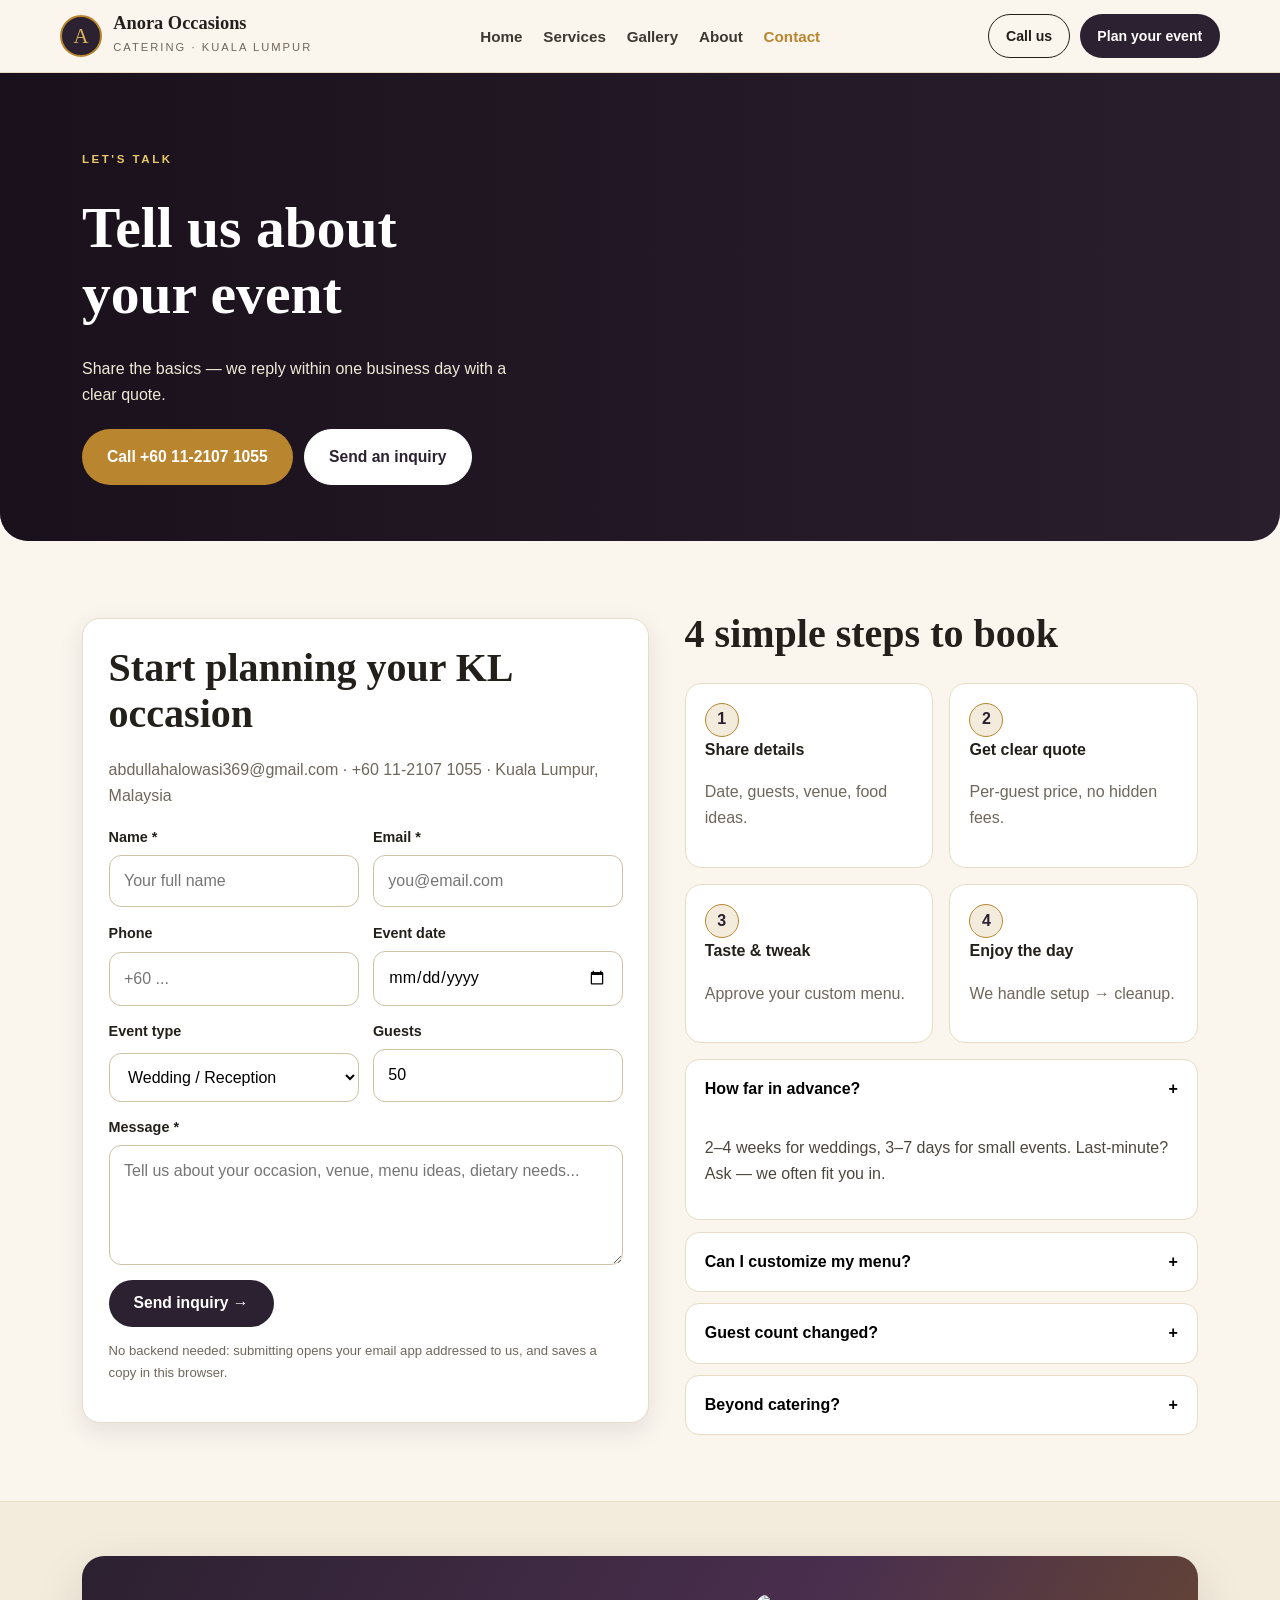
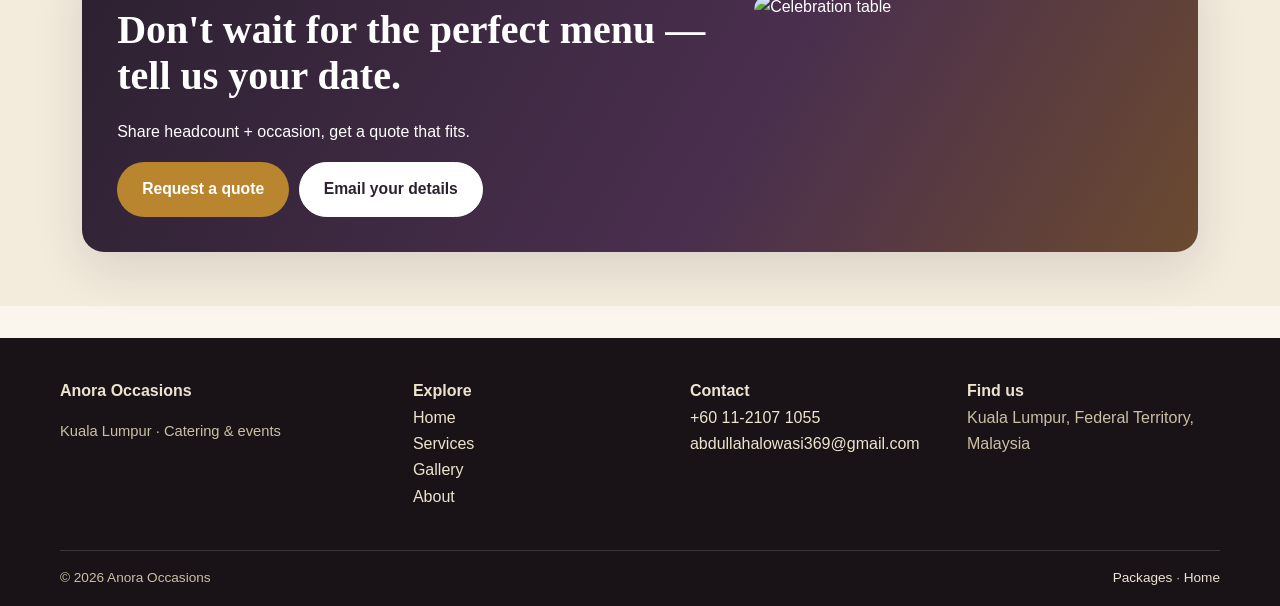
==== contact.html @ 4746d6f7 "Add files via upload" ====
<!doctype html>
<html lang="en">
<head>
<meta charset="utf-8"><meta name="viewport" content="width=device-width,initial-scale=1">
<title>Contact — Anora Occasions</title>
<meta name="description" content="Book catering in Kuala Lumpur. Send an inquiry, get a fast quote, and lock your date.">
<link rel="stylesheet" href="assets/css/style.css">
<link rel="icon" href="data:image/svg+xml,<svg xmlns='http://www.w3.org/2000/svg' viewBox='0 0 100 100'><circle cx='50' cy='50' r='46' fill='%232C2130'/><text x='50' y='66' font-size='52' text-anchor='middle' fill='%23D9B45B' font-family='Georgia'>A</text></svg>">
</head>
<body>
<header class="site-header"><div class="wrap nav">
<a class="brand" href="index.html"><span class="brand-mark">A</span><span><b>Anora Occasions</b><small>Catering · Kuala Lumpur</small></span></a>
<nav class="nav-links" id="navLinks"><a href="index.html">Home</a><a href="services.html">Services</a><a href="gallery.html">Gallery</a><a href="about.html">About</a><a href="contact.html">Contact</a></nav>
<div class="nav-cta"><a class="btn btn-ghost btn-sm" href="tel:+601121071055">Call us</a><a class="btn btn-dark btn-sm" href="contact.html">Plan your event</a><button class="burger" id="burger">☰</button></div>
</div></header>

<div class="hero"><div class="hero-bg" style="background-image:url('https://images.unsplash.com/photo-1511578314322-379afb476865?auto=format&fit=crop&w=1600&q=80')"></div>
<div class="hero-inner"><span class="eyebrow" style="color:#E9C96A">Let's talk</span>
<h1>Tell us about your event</h1><p>Share the basics — we reply within one business day with a clear quote.</p>
<div class="hero-actions"><a class="btn btn-gold" href="tel:+601121071055">Call +60 11-2107 1055</a><a class="btn btn-light" href="#contact-form">Send an inquiry</a></div></div></div>

<section id="contact-form"><div class="wrap split">
<div class="card card-pad">
<h2 style="margin-top:0">Start planning your KL occasion</h2>
<p class="muted">abdullahalowasi369@gmail.com · +60 11-2107 1055 · Kuala Lumpur, Malaysia</p>
<div class="success" id="formSuccess"></div>
<form id="inquiryForm" novalidate>
<div class="form-row"><div class="field"><label for="fName">Name *</label><input id="fName" autocomplete="name" placeholder="Your full name"></div>
<div class="field"><label for="fEmail">Email *</label><input id="fEmail" type="email" autocomplete="email" placeholder="you@email.com"></div></div>
<div class="form-row"><div class="field"><label for="fPhone">Phone</label><input id="fPhone" type="tel" autocomplete="tel" placeholder="+60 ..."></div>
<div class="field"><label for="fDate">Event date</label><input id="fDate" type="date"></div></div>
<div class="form-row"><div class="field"><label for="fEvent">Event type</label><select id="fEvent"><option>Wedding / Reception</option><option>Corporate lunch / dinner</option><option>Birthday / family gathering</option><option>Casual Gathering inquiry</option><option>Celebration inquiry</option><option>Grand Affair inquiry</option><option>Other</option></select></div>
<div class="field"><label for="fGuests">Guests</label><input id="fGuests" type="number" min="10" max="500" value="50"></div></div>
<div class="field"><label for="fMsg">Message *</label><textarea id="fMsg" placeholder="Tell us about your occasion, venue, menu ideas, dietary needs..."></textarea></div>
<p class="muted" id="formNote" style="font-size:.88rem"></p>
<button class="btn btn-dark" type="submit">Send inquiry →</button>
</form>
<p class="muted" style="font-size:.82rem;margin-top:.8rem">No backend needed: submitting opens your email app addressed to us, and saves a copy in this browser.</p>
</div>
<div>
<h2>4 simple steps to book</h2>
<div class="steps" style="grid-template-columns:1fr 1fr">
<div class="step"><div class="n">1</div><b>Share details</b><p class="muted">Date, guests, venue, food ideas.</p></div>
<div class="step"><div class="n">2</div><b>Get clear quote</b><p class="muted">Per-guest price, no hidden fees.</p></div>
<div class="step"><div class="n">3</div><b>Taste &amp; tweak</b><p class="muted">Approve your custom menu.</p></div>
<div class="step"><div class="n">4</div><b>Enjoy the day</b><p class="muted">We handle setup → cleanup.</p></div>
</div>
<div style="margin-top:1rem">
<div class="faq open"><button>How far in advance? <span>+</span></button><div class="a"><p>2–4 weeks for weddings, 3–7 days for small events. Last-minute? Ask — we often fit you in.</p></div></div>
<div class="faq"><button>Can I customize my menu? <span>+</span></button><div class="a"><p>Yes — swap any dish, add stations, request vegetarian/vegan. Use the <a href="services.html#builder">menu builder</a> first.</p></div></div>
<div class="faq"><button>Guest count changed? <span>+</span></button><div class="a"><p>Adjust free of charge up to 72 hours before. Portions and crew scale with you.</p></div></div>
<div class="faq"><button>Beyond catering? <span>+</span></button><div class="a"><p>Table styling, basic florals, service staff, and venue coordination across KL.</p></div></div>
</div>
</div>
</div></section>

<section style="background:var(--cream-2);border-top:1px solid var(--line)"><div class="wrap">
<div class="cta-band"><div><h2>Don't wait for the perfect menu — tell us your date.</h2><p>Share headcount + occasion, get a quote that fits.</p>
<div style="display:flex;gap:.6rem;flex-wrap:wrap"><a class="btn btn-gold" href="tel:+601121071055">Request a quote</a><a class="btn btn-light" href="mailto:abdullahalowasi369@gmail.com">Email your details</a></div></div>
<img src="https://images.unsplash.com/photo-1530103862676-de8c9debad1d?auto=format&fit=crop&w=900&q=80" alt="Celebration table"></div>
</div></section>

<footer><div class="wrap foot">
<div><b>Anora Occasions</b><p style="color:#CBBFA6;font-size:.92rem">Kuala Lumpur · Catering &amp; events</p></div>
<div><b>Explore</b><br><a href="index.html">Home</a><br><a href="services.html">Services</a><br><a href="gallery.html">Gallery</a><br><a href="about.html">About</a></div>
<div><b>Contact</b><br><a href="tel:+601121071055">+60 11-2107 1055</a><br><a href="mailto:abdullahalowasi369@gmail.com">abdullahalowasi369@gmail.com</a></div>
<div><b>Find us</b><br><span style="color:#CBBFA6">Kuala Lumpur, Federal Territory, Malaysia</span></div>
</div><div class="wrap foot-bottom"><span>© <span data-year></span> Anora Occasions</span><span><a href="services.html">Packages</a> · <a href="index.html">Home</a></span></div></footer>
<script src="assets/js/main.js"></script>
</body></html>
---- assets/css/style.css ----
/* Anora Occasions — Catering & Event Services, Kuala Lumpur
   Static, no-build, GitHub Pages ready. */
:root{
  --cream:#FAF6EE; --cream-2:#F3EBDC; --ink:#23201B; --muted:#6F675C;
  --gold:#B9862F; --gold-2:#D9B45B; --plum:#2C2130; --plum-2:#3D2C42;
  --card:#FFFFFF; --line:#E7DCC6; --green:#2F6B4F; --radius:18px;
  --shadow:0 18px 50px rgba(44,33,48,.12); --shadow-sm:0 8px 24px rgba(44,33,48,.10);
  --font-head:Georgia,"Playfair Display","Times New Roman",serif;
  --font-body:-apple-system,BlinkMacSystemFont,"Segoe UI",Inter,Roboto,"Helvetica Neue",Arial,sans-serif;
}
*{box-sizing:border-box}
html{scroll-behavior:smooth}
body{margin:0;font-family:var(--font-body);background:var(--cream);color:var(--ink);line-height:1.65;-webkit-font-smoothing:antialiased}
img{max-width:100%;display:block}
a{color:inherit}
.wrap{max-width:1160px;margin:0 auto;padding:0 22px}
.eyebrow{letter-spacing:.22em;font-size:.72rem;font-weight:700;color:var(--gold);text-transform:uppercase}
h1,h2,h3{font-family:var(--font-head);line-height:1.15;margin:.4em 0 .5em;font-weight:600}
h1{font-size:clamp(2.1rem,4.6vw,3.6rem)}
h2{font-size:clamp(1.6rem,3.2vw,2.5rem)}
.lead{font-size:1.1rem;color:#4a443c;max-width:62ch}
.muted{color:var(--muted)}
.btn{display:inline-flex;align-items:center;gap:.5rem;padding:.85rem 1.5rem;border-radius:999px;border:1px solid transparent;
  font-weight:700;text-decoration:none;cursor:pointer;transition:.2s;font-size:.98rem}
.btn-dark{background:var(--plum);color:#fff}
.btn-dark:hover{background:var(--plum-2);transform:translateY(-1px)}
.btn-gold{background:var(--gold);color:#fff}
.btn-gold:hover{filter:brightness(1.06);transform:translateY(-1px)}
.btn-ghost{background:transparent;border-color:var(--ink);color:var(--ink)}
.btn-ghost:hover{background:var(--ink);color:#fff}
.btn-light{background:#fff;color:var(--plum);border-color:#fff}
.btn-sm{padding:.6rem 1.05rem;font-size:.88rem}
/* Header */
.site-header{position:sticky;top:0;z-index:50;background:rgba(250,246,238,.92);backdrop-filter:blur(10px);border-bottom:1px solid var(--line)}
.nav{display:flex;align-items:center;justify-content:space-between;padding:.8rem 0;gap:1rem}
.brand{display:flex;align-items:center;gap:.7rem;text-decoration:none}
.brand-mark{width:42px;height:42px;border-radius:50%;background:var(--plum);color:var(--gold-2);
  display:grid;place-items:center;font-family:var(--font-head);font-size:1.3rem;border:2px solid var(--gold)}
.brand b{font-family:var(--font-head);font-size:1.15rem;display:block;line-height:1.1}
.brand small{font-size:.7rem;letter-spacing:.18em;color:var(--muted);text-transform:uppercase}
.nav-links{display:flex;gap:1.3rem;align-items:center}
.nav-links a{text-decoration:none;font-weight:600;font-size:.95rem;color:#3d3831}
.nav-links a.active,.nav-links a:hover{color:var(--gold)}
.nav-cta{display:flex;gap:.6rem;align-items:center}
.burger{display:none;background:none;border:1px solid var(--line);border-radius:10px;padding:.5rem .7rem;font-size:1.1rem;cursor:pointer}
/* Hero */
.hero{position:relative;border-radius:0 0 28px 28px;overflow:hidden;background:var(--plum);color:#fff}
.hero-bg{position:absolute;inset:0;background-size:cover;background-position:center;opacity:.55}
.hero::after{content:"";position:absolute;inset:0;background:linear-gradient(90deg,rgba(20,12,22,.78),rgba(20,12,22,.35) 60%,rgba(20,12,22,.15))}
.hero-inner{position:relative;z-index:2;padding:4.5rem 0 3.5rem;max-width:1160px;margin:0 auto;padding-left:22px;padding-right:22px}
.hero h1{max-width:14ch}
.hero p{max-width:52ch;color:#F1E8D6}
.hero-actions{display:flex;gap:.7rem;flex-wrap:wrap;margin-top:1.3rem}
.hero-badges{display:flex;gap:.6rem;flex-wrap:wrap;margin-top:1.2rem}
.pill{background:rgba(255,255,255,.14);border:1px solid rgba(255,255,255,.3);border-radius:999px;padding:.35rem .85rem;font-size:.82rem}
/* Sections */
section{padding:3.4rem 0}
.split{display:grid;grid-template-columns:1.05fr .95fr;gap:2.2rem;align-items:center}
.card{background:var(--card);border:1px solid var(--line);border-radius:var(--radius);box-shadow:var(--shadow-sm);overflow:hidden}
.card-pad{padding:1.6rem}
.steps{display:grid;grid-template-columns:repeat(4,1fr);gap:1rem;margin-top:1.6rem}
.step{background:#fff;border:1px solid var(--line);border-radius:16px;padding:1.2rem}
.step .n{width:34px;height:34px;border-radius:50%;background:var(--cream-2);border:1px solid var(--gold);display:grid;place-items:center;font-weight:800;color:var(--plum)}
.grid-3{display:grid;grid-template-columns:repeat(3,1fr);gap:1.2rem}
.grid-2{display:grid;grid-template-columns:repeat(2,1fr);gap:1.2rem}
.grid-4{display:grid;grid-template-columns:repeat(4,1fr);gap:1rem}
.photo{border-radius:16px;overflow:hidden;position:relative;background:#ddd}
.photo img{width:100%;height:100%;object-fit:cover;aspect-ratio:4/3;transition:transform .5s}
.photo:hover img{transform:scale(1.04)}
.photo figcaption{position:absolute;left:0;right:0;bottom:0;padding:.7rem .9rem;background:linear-gradient(transparent,rgba(0,0,0,.65));color:#fff;font-size:.85rem}
/* Testimonials */
.testis{display:grid;grid-template-columns:repeat(4,1fr);gap:1rem}
.testi{background:#fff;border:1px solid var(--line);border-radius:16px;padding:1.3rem;display:flex;flex-direction:column;gap:.7rem}
.avatar{width:44px;height:44px;border-radius:50%;display:grid;place-items:center;font-weight:800;color:#fff;background:var(--plum);border:2px solid var(--gold-2)}
.stars{color:var(--gold);letter-spacing:.1em}
/* Pricing */
.pricing{display:grid;grid-template-columns:repeat(3,1fr);gap:1.2rem;align-items:stretch}
.price-card{background:#fff;border:1px solid var(--line);border-radius:20px;padding:1.7rem;display:flex;flex-direction:column;gap:.6rem;position:relative}
.price-card.featured{border:2px solid var(--gold);box-shadow:var(--shadow)}
.price{font-family:var(--font-head);font-size:1.9rem}
.price small{font-size:.9rem;font-family:var(--font-body);color:var(--muted)}
.check{list-style:none;padding:0;margin:.4rem 0;display:grid;gap:.45rem}
.check li::before{content:"✓ ";color:var(--green);font-weight:800}
.badge-pop{position:absolute;top:-13px;left:50%;transform:translateX(-50%);background:var(--gold);color:#fff;font-size:.75rem;font-weight:800;
  padding:.25rem .8rem;border-radius:999px;letter-spacing:.06em}
/* Builder / calculator */
.builder{display:grid;grid-template-columns:1.2fr .8fr;gap:1.2rem;margin-top:1.4rem}
.dish{display:flex;justify-content:space-between;align-items:center;gap:.8rem;border:1px solid var(--line);border-radius:12px;padding:.7rem .9rem;margin-bottom:.6rem;background:#fff}
.dish button{border:1px solid var(--plum);background:#fff;border-radius:999px;padding:.35rem .9rem;font-weight:700;cursor:pointer}
.dish button.on{background:var(--plum);color:#fff}
.cat-tabs{display:flex;gap:.5rem;flex-wrap:wrap;margin:.8rem 0}
.cat-tabs button{border:1px solid var(--line);background:#fff;border-radius:999px;padding:.45rem 1rem;cursor:pointer;font-weight:700}
.cat-tabs button.on{background:var(--plum);color:#fff;border-color:var(--plum)}
.summary{background:var(--plum);color:#F4EAD3;border-radius:20px;padding:1.6rem;position:sticky;top:90px}
.summary output{font-family:var(--font-head)}
.big-total{font-size:2.2rem;font-weight:700;color:#fff}
.field{display:grid;gap:.35rem;margin-bottom:.9rem}
label{font-weight:700;font-size:.9rem}
input,select,textarea{font:inherit;padding:.75rem .9rem;border-radius:12px;border:1px solid #CFC2A6;background:#fff;width:100%}
textarea{min-height:120px;resize:vertical}
input:focus,select:focus,textarea:focus{outline:2px solid var(--gold-2);border-color:var(--gold)}
.form-row{display:grid;grid-template-columns:1fr 1fr;gap:.9rem}
/* FAQ */
.faq{border:1px solid var(--line);border-radius:14px;background:#fff;margin-bottom:.7rem;overflow:hidden}
.faq button{width:100%;text-align:left;background:none;border:0;padding:1rem 1.2rem;font:inherit;font-weight:700;cursor:pointer;display:flex;justify-content:space-between;gap:1rem}
.faq .a{max-height:0;overflow:hidden;transition:max-height .3s ease;padding:0 1.2rem;color:#4d463d}
.faq.open .a{max-height:300px;padding-bottom:1rem}
/* Gallery */
.filters{display:flex;gap:.5rem;flex-wrap:wrap;margin:1rem 0}
.filters button{border:1px solid var(--line);background:#fff;border-radius:999px;padding:.5rem 1.1rem;cursor:pointer;font-weight:700}
.filters button.on{background:var(--plum);color:#fff}
.g-grid{display:grid;grid-template-columns:repeat(3,1fr);gap:1rem}
.lightbox{position:fixed;inset:0;background:rgba(15,10,18,.85);display:none;place-items:center;z-index:99;padding:20px}
.lightbox.open{display:grid}
.lightbox img{max-width:min(920px,94vw);max-height:82vh;border-radius:14px}
.lightbox p{color:#fff;text-align:center}
/* CTA band */
.cta-band{background:linear-gradient(120deg,var(--plum),#4a2f4e 60%,#6b4a2f);color:#fff;border-radius:22px;padding:2.2rem;display:grid;grid-template-columns:1.2fr .8fr;gap:1.5rem;align-items:center;box-shadow:var(--shadow)}
.cta-band img{border-radius:16px;width:100%;height:220px;object-fit:cover}
/* Footer */
footer{background:#191318;color:#EDE3CE;margin-top:2rem}
.foot{display:grid;grid-template-columns:1.3fr 1fr 1fr 1fr;gap:1.5rem;padding:2.5rem 0}
footer a{color:#EDE3CE;text-decoration:none}
footer a:hover{color:var(--gold-2)}
.foot-bottom{border-top:1px solid rgba(255,255,255,.15);padding:1rem 0;display:flex;justify-content:space-between;gap:1rem;flex-wrap:wrap;font-size:.85rem;color:#CBBFA6}
/* Reveal */
.reveal{opacity:0;transform:translateY(14px);transition:.6s}
.reveal.in{opacity:1;transform:none}
/* Stats */
.stats{display:grid;grid-template-columns:repeat(4,1fr);gap:1rem;margin-top:1.4rem}
.stat{background:#fff;border:1px solid var(--line);border-radius:16px;padding:1.2rem;text-align:center}
.stat b{font-family:var(--font-head);font-size:1.8rem;display:block;color:var(--plum)}
/* Team */
.team{display:grid;grid-template-columns:repeat(2,1fr);gap:1.2rem}
.member{display:flex;gap:1rem;align-items:flex-start}
.member img{width:110px;height:110px;object-fit:cover;border-radius:16px;border:2px solid var(--gold-2)}
.role{font-size:.8rem;letter-spacing:.14em;text-transform:uppercase;color:var(--gold);font-weight:800}
.notice{background:#FFF7E2;border:1px solid var(--gold-2);border-radius:12px;padding:.9rem 1.1rem}
.success{background:#E8F5EC;border:1px solid #8FC39F;border-radius:12px;padding:.9rem 1.1rem;display:none}
.success.show{display:block}
@media(max-width:960px){
  .split,.builder,.cta-band,.grid-3,.grid-2{grid-template-columns:1fr}
  .steps,.testis,.pricing,.stats{grid-template-columns:1fr 1fr}
  .grid-4,.g-grid{grid-template-columns:1fr 1fr}
  .foot{grid-template-columns:1fr 1fr}
  .nav-links,.nav-cta .btn-ghost{display:none}
  .burger{display:block}
  .nav-links.mobile-open{display:flex;position:absolute;top:64px;left:12px;right:12px;background:#fff;border:1px solid var(--line);
    border-radius:14px;padding:1rem;flex-direction:column;align-items:stretch;box-shadow:var(--shadow)}
}
@media(max-width:600px){
  .steps,.testis,.pricing,.stats,.grid-4,.g-grid,.team,.form-row,.foot{grid-template-columns:1fr}
  section{padding:2.4rem 0}
}
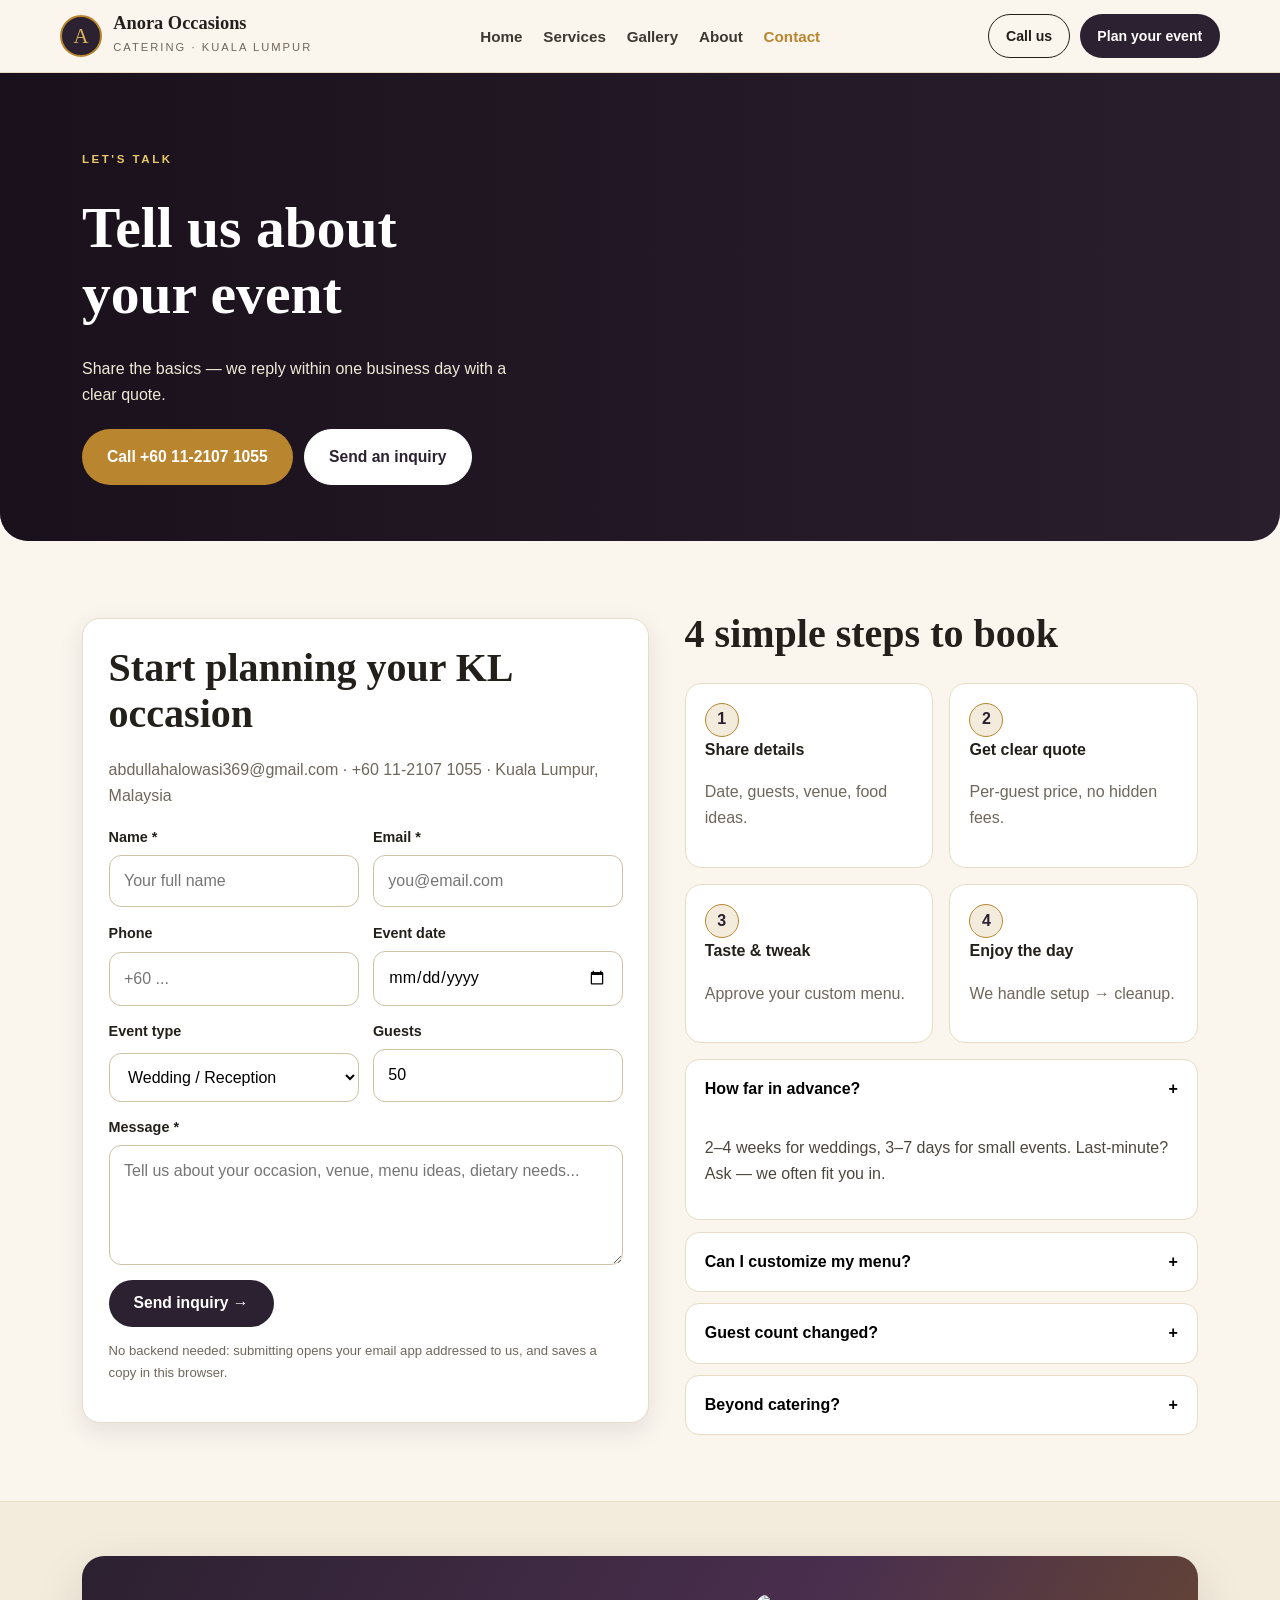
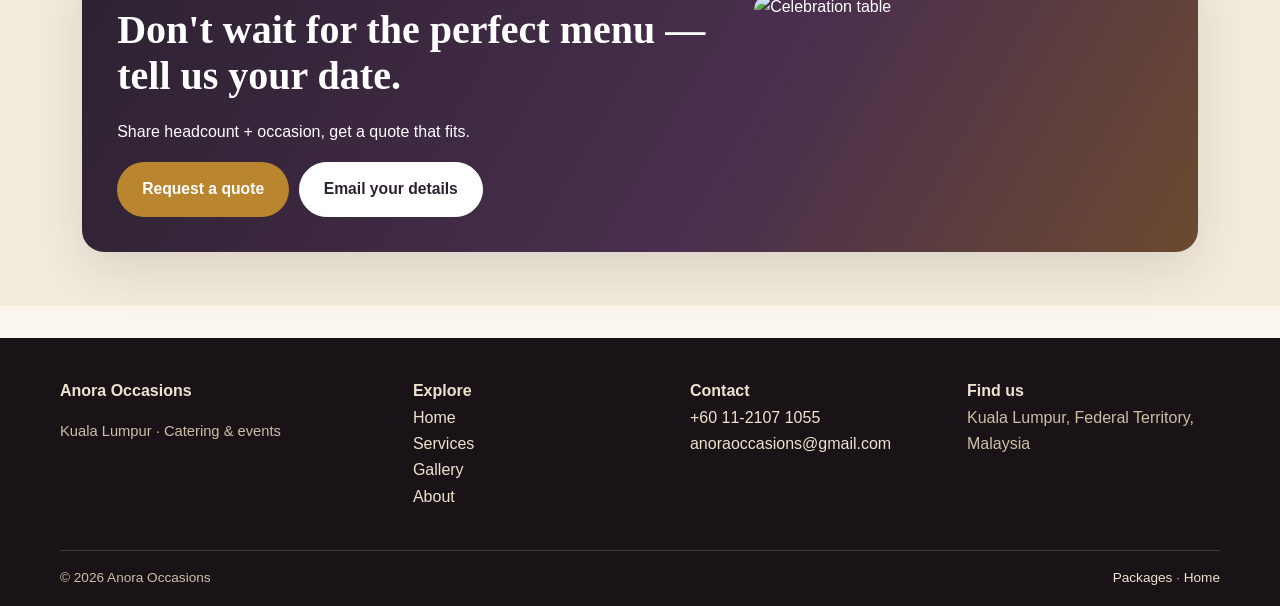
==== commit bd9d2476: "Update contact.html" ====
--- a/contact.html
+++ b/contact.html
@@ -56,14 +56,14 @@
 
 <section style="background:var(--cream-2);border-top:1px solid var(--line)"><div class="wrap">
 <div class="cta-band"><div><h2>Don't wait for the perfect menu — tell us your date.</h2><p>Share headcount + occasion, get a quote that fits.</p>
-<div style="display:flex;gap:.6rem;flex-wrap:wrap"><a class="btn btn-gold" href="tel:+601121071055">Request a quote</a><a class="btn btn-light" href="mailto:abdullahalowasi369@gmail.com">Email your details</a></div></div>
+<div style="display:flex;gap:.6rem;flex-wrap:wrap"><a class="btn btn-gold" href="tel:+601121071055">Request a quote</a><a class="btn btn-light" href="mailto:anoraoccasions@gmail.com">Email your details</a></div></div>
 <img src="https://images.unsplash.com/photo-1530103862676-de8c9debad1d?auto=format&fit=crop&w=900&q=80" alt="Celebration table"></div>
 </div></section>
 
 <footer><div class="wrap foot">
 <div><b>Anora Occasions</b><p style="color:#CBBFA6;font-size:.92rem">Kuala Lumpur · Catering &amp; events</p></div>
 <div><b>Explore</b><br><a href="index.html">Home</a><br><a href="services.html">Services</a><br><a href="gallery.html">Gallery</a><br><a href="about.html">About</a></div>
-<div><b>Contact</b><br><a href="tel:+601121071055">+60 11-2107 1055</a><br><a href="mailto:abdullahalowasi369@gmail.com">abdullahalowasi369@gmail.com</a></div>
+<div><b>Contact</b><br><a href="tel:+601121071055">+60 11-2107 1055</a><br><a href="mailto:anoraoccasions@gmail.com">anoraoccasions@gmail.com</a></div>
 <div><b>Find us</b><br><span style="color:#CBBFA6">Kuala Lumpur, Federal Territory, Malaysia</span></div>
 </div><div class="wrap foot-bottom"><span>© <span data-year></span> Anora Occasions</span><span><a href="services.html">Packages</a> · <a href="index.html">Home</a></span></div></footer>
 <script src="assets/js/main.js"></script>
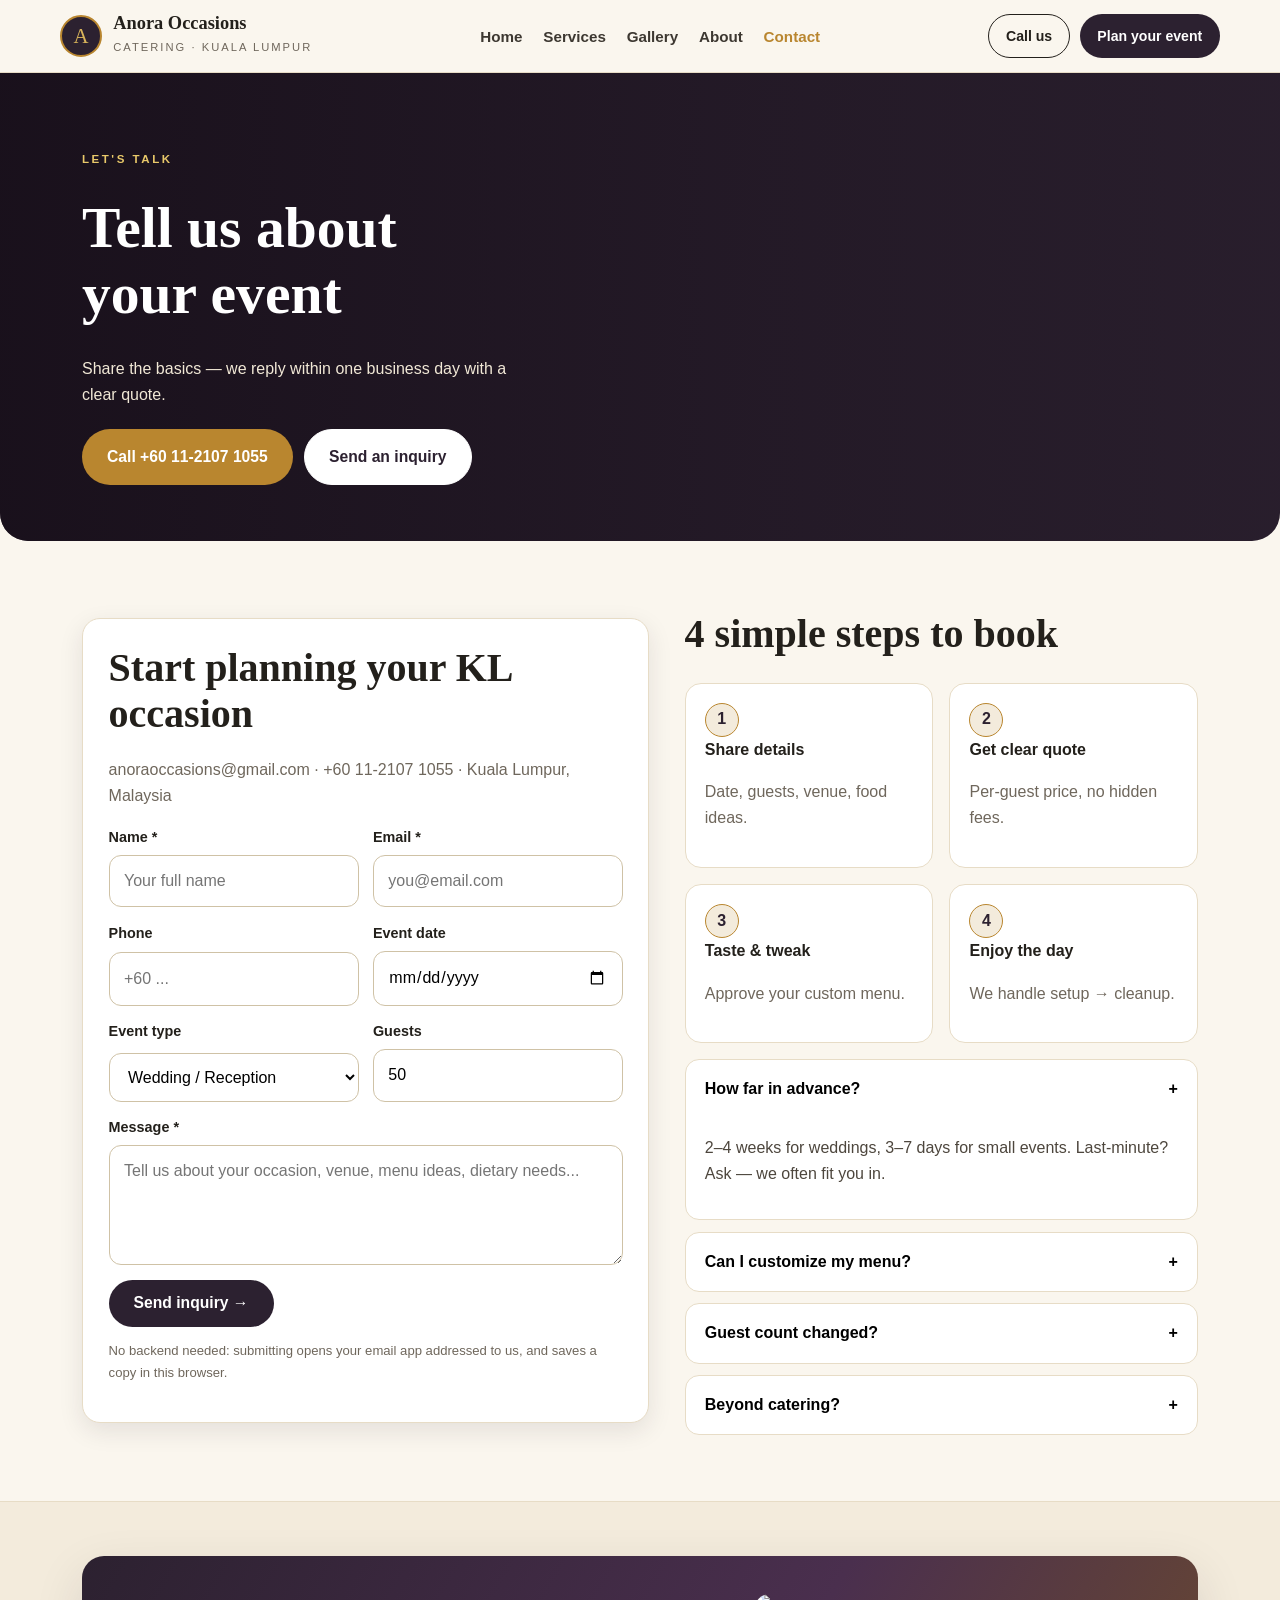
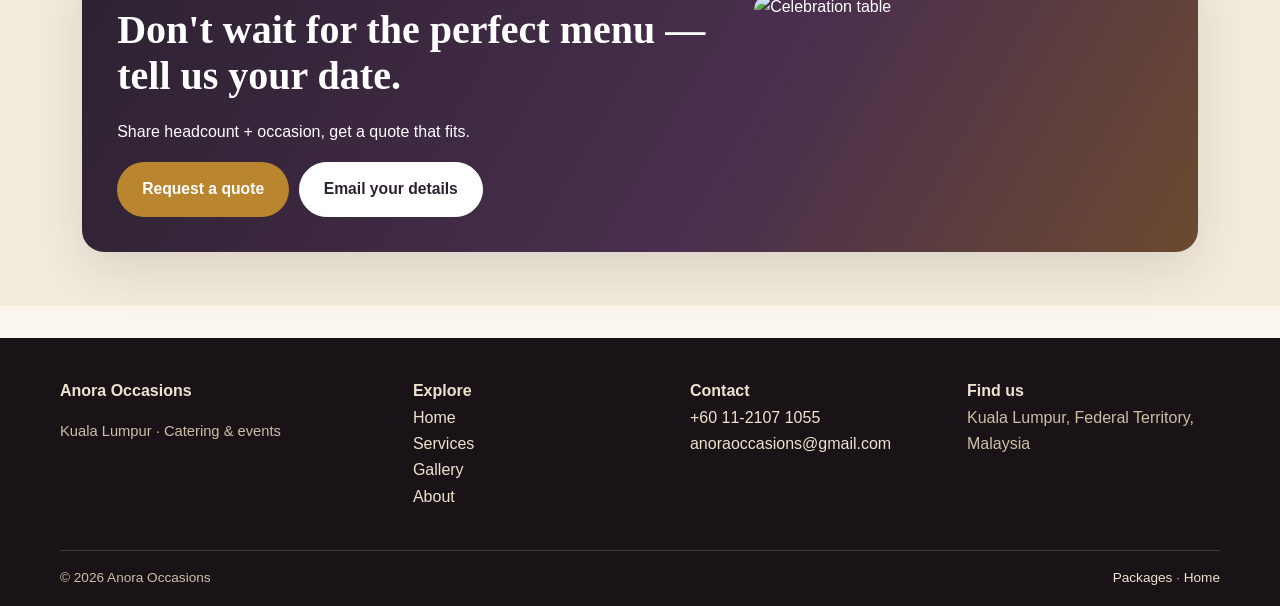
==== commit 153c6c1e: "Update contact.html" ====
--- a/contact.html
+++ b/contact.html
@@ -22,7 +22,7 @@
 <section id="contact-form"><div class="wrap split">
 <div class="card card-pad">
 <h2 style="margin-top:0">Start planning your KL occasion</h2>
-<p class="muted">abdullahalowasi369@gmail.com · +60 11-2107 1055 · Kuala Lumpur, Malaysia</p>
+<p class="muted">anoraoccasions@gmail.com · +60 11-2107 1055 · Kuala Lumpur, Malaysia</p>
 <div class="success" id="formSuccess"></div>
 <form id="inquiryForm" novalidate>
 <div class="form-row"><div class="field"><label for="fName">Name *</label><input id="fName" autocomplete="name" placeholder="Your full name"></div>
